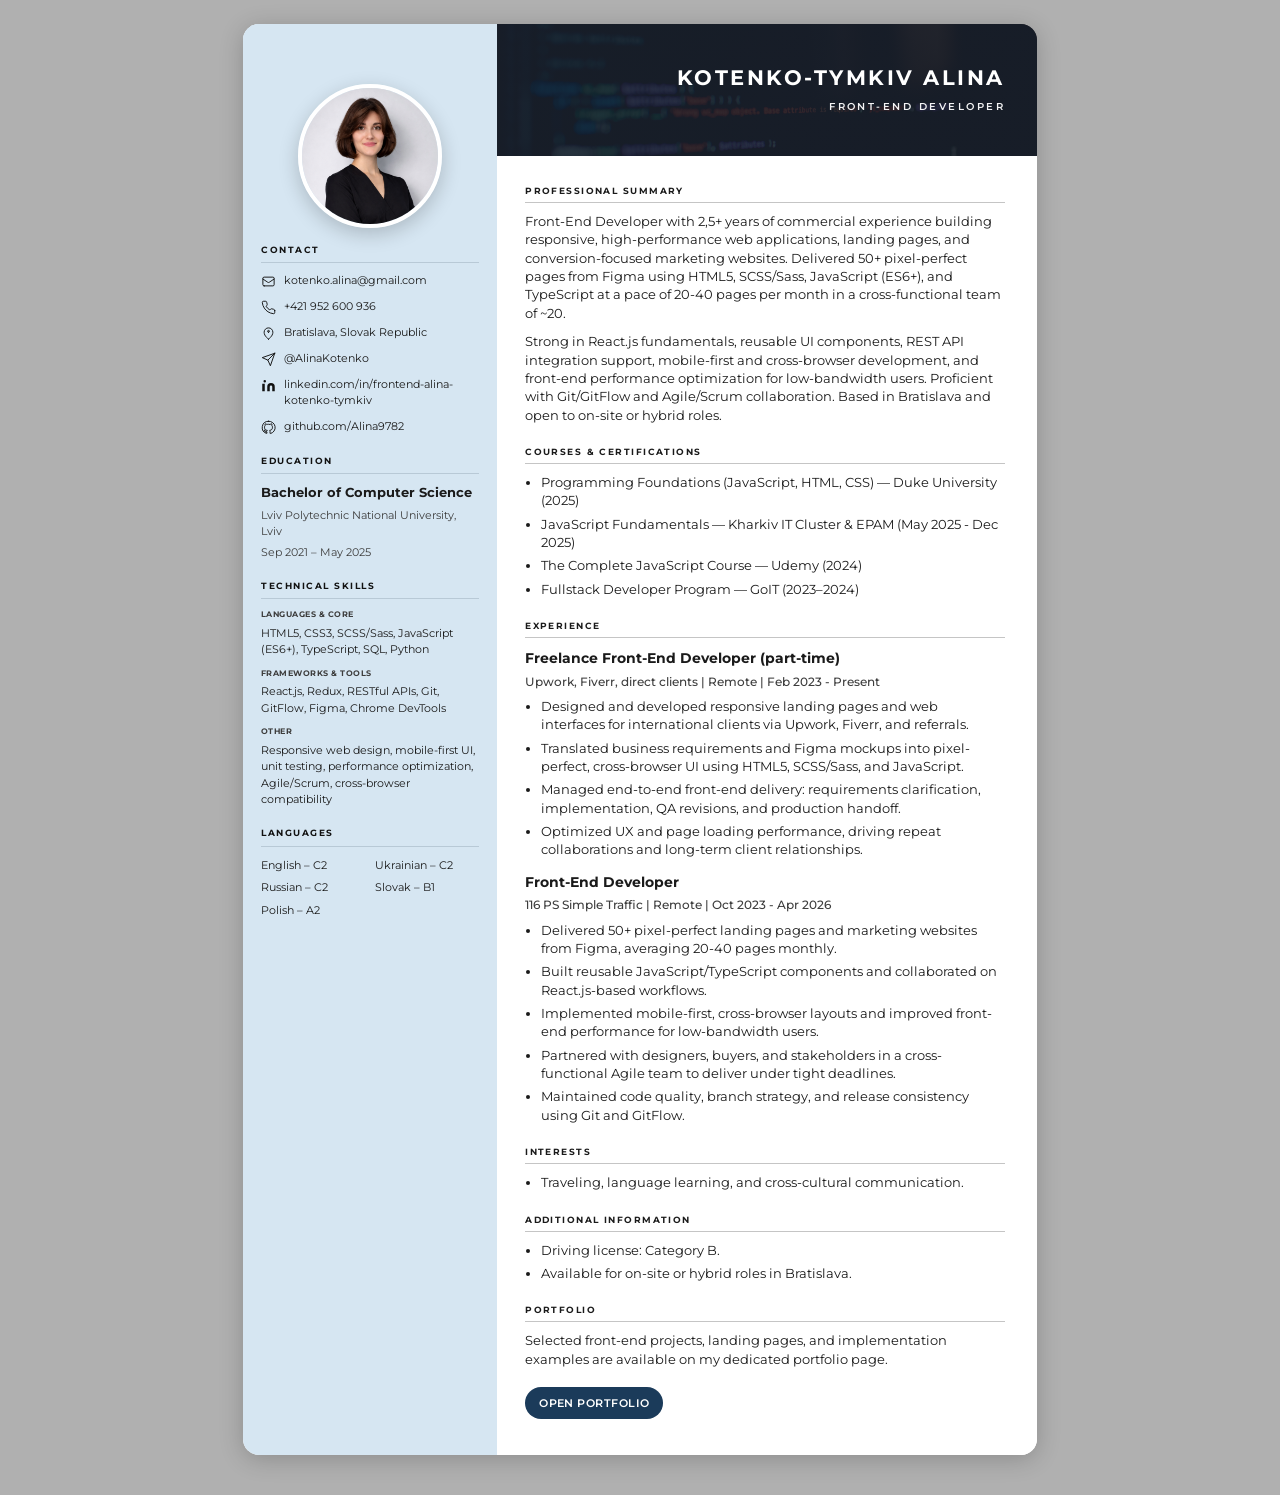
==== index.html @ 50b3605f "feat: create cv-portfolio" ====
<!DOCTYPE html>
<html lang="en">
<head>
    <meta charset="UTF-8">
    <meta name="viewport" content="width=device-width, initial-scale=1.0">
    <title>Kotenko-Tymkiv Alina — Front-End Developer</title>
    <link rel="preconnect" href="https://fonts.googleapis.com">
    <link rel="preconnect" href="https://fonts.gstatic.com" crossorigin>
    <link href="https://fonts.googleapis.com/css2?family=Montserrat:wght@400;500;600;700&display=swap" rel="stylesheet">
    <link rel="icon" href="assets/img/favicon.ico" type="image/x-icon">
    <style>
        :root {
            --header-bg: #141c28;
            --header-overlay: rgba(20, 28, 40, 0.88);
            --sidebar-blue: #d6e6f2;
            --sidebar-text: #1a1a1a;
            --sidebar-heading: #111;
            --main-bg: #ffffff;
            --rule: #b8c9d6;
            --main-rule: #c5c5c5;
            --ink: #1a1a1a;
            --muted: #3d3d3d;
        }

        * {
            box-sizing: border-box;
        }

        body {
            margin: 0;
            min-height: 100vh;
            font-family: "Montserrat", system-ui, sans-serif;
            font-size: 9.5pt;
            line-height: 1.45;
            color: var(--ink);
            background: #b0b0b0;
            -webkit-font-smoothing: antialiased;
        }

        .page-wrap {
            min-height: 100vh;
            display: flex;
            justify-content: center;
            padding: 24px 16px 40px;
            border-radius: 16px;
            overflow: hidden;
        }

        .cv {
            width: 100%;
            max-width: 794px;
            min-height: 1123px;
            display: flex;
            background: var(--main-bg);
            box-shadow: 0 4px 24px rgba(0, 0, 0, 0.2);
            border-radius: 16px;
            overflow: hidden;
        }

        /* ——— Left rail: photo band + blue sidebar ——— */
        .left-rail {
            width: 32%;
            min-width: 220px;
            flex-shrink: 0;
            display: flex;
            flex-direction: column;
            background: var(--sidebar-blue);
            border-radius: 0;
            overflow: hidden;
        }

        .photo-band {
            position: relative;
            height: 132px;
            flex-shrink: 0;
            background: var(--sidebar-blue);
        }

        .avatar {
            position: absolute;
            left: 50%;
            bottom: -72px;
            transform: translateX(-50%);
            width: 144px;
            height: 144px;
            border-radius: 50%;
            object-fit: cover;
            object-position: center top;
            border: 4px solid #fff;
            box-shadow: 0 6px 20px rgba(0, 0, 0, 0.2);
            z-index: 3;
        }

        .sidebar-inner {
            flex: 1;
            padding: 88px 18px 28px 18px;
            color: var(--sidebar-text);
        }

        .sb-block {
            margin-bottom: 20px;
        }

        .sb-block:last-child {
            margin-bottom: 0;
        }

        .sb-title {
            font-size: 8.5px;
            font-weight: 700;
            letter-spacing: 0.18em;
            text-transform: uppercase;
            color: var(--sidebar-heading);
            margin: 0 0 10px;
            padding-bottom: 6px;
            border-bottom: 1px solid var(--rule);
        }

        .contact-item {
            display: flex;
            align-items: flex-start;
            gap: 8px;
            margin-bottom: 10px;
            font-size: 8.5pt;
            line-height: 1.4;
        }

        .contact-item:last-child {
            margin-bottom: 0;
        }

        .contact-item svg {
            flex-shrink: 0;
            width: 15px;
            height: 15px;
            margin-top: 1px;
            color: var(--sidebar-heading);
            stroke: currentColor;
            fill: none;
            stroke-width: 1.5;
            stroke-linecap: round;
            stroke-linejoin: round;
        }

        .contact-item svg.icon-fill {
            stroke: none;
            fill: currentColor;
        }

        .contact-item a {
            color: var(--sidebar-text);
            text-decoration: none;
            word-break: break-word;
        }

        .contact-item a:hover {
            text-decoration: underline;
        }

        .edu-line {
            font-weight: 700;
            font-size: 9.5pt;
            margin-bottom: 4px;
        }

        .edu-place {
            font-size: 8.5pt;
            margin-bottom: 4px;
            color: var(--muted);
        }

        .edu-dates {
            font-size: 8.5pt;
            color: var(--muted);
        }

        .skill-sub {
            margin-bottom: 10px;
        }

        .skill-sub:last-child {
            margin-bottom: 0;
        }

        .skill-sub strong {
            display: block;
            font-size: 8px;
            text-transform: uppercase;
            letter-spacing: 0.06em;
            color: var(--muted);
            margin-bottom: 4px;
            font-weight: 700;
        }

        .skill-sub p {
            margin: 0;
            font-size: 8.5pt;
        }

        .lang-grid {
            display: grid;
            grid-template-columns: 1fr 1fr;
            gap: 6px 10px;
            font-size: 8.5pt;
        }

        /* ——— Right: header + main ——— */
        .right-stack {
            flex: 1;
            min-width: 0;
            display: flex;
            flex-direction: column;
        }

        .header-bar {
            position: relative;
            min-height: 132px;
            flex-shrink: 0;
            display: flex;
            align-items: center;
            justify-content: flex-end;
            padding: 24px 32px 24px 24px;
            color: #fff;
            overflow: hidden;
        }

        .header-bar::before {
            content: "";
            position: absolute;
            inset: 0;
            background:
                linear-gradient(var(--header-overlay), var(--header-overlay)),
                url("bg-img.png") center / cover no-repeat;
            z-index: 0;
        }

        .header-inner {
            position: relative;
            z-index: 1;
            text-align: right;
        }

        .header-name {
            margin: 0;
            font-size: clamp(17px, 2.1vw, 21px);
            font-weight: 700;
            letter-spacing: 0.12em;
            line-height: 1.15;
            text-transform: uppercase;
        }

        .header-role {
            margin: 10px 0 0;
            font-size: 9.5px;
            font-weight: 600;
            letter-spacing: 0.26em;
            text-transform: uppercase;
            opacity: 0.95;
        }

        main {
            flex: 1;
            padding: 28px 32px 36px 28px;
            background: var(--main-bg);
        }

        .section {
            margin-bottom: 20px;
        }

        .section:last-child {
            margin-bottom: 0;
        }

        main h2 {
            font-size: 9px;
            font-weight: 700;
            letter-spacing: 0.16em;
            text-transform: uppercase;
            color: var(--ink);
            margin: 0 0 10px;
            padding-bottom: 5px;
            border-bottom: 1px solid var(--main-rule);
        }

        .section p {
            margin: 0 0 10px;
            font-size: 9.5pt;
            text-align: left;
        }

        .section p:last-child {
            margin-bottom: 0;
        }

        ul.bullets {
            margin: 0;
            padding-left: 16px;
        }

        ul.bullets li {
            margin-bottom: 5px;
            font-size: 9.5pt;
        }

        ul.bullets li:last-child {
            margin-bottom: 0;
        }

        .job-title {
            font-weight: 700;
            font-size: 10.5pt;
            margin-bottom: 4px;
        }

        .job-meta {
            font-size: 9pt;
            color: var(--muted);
            margin-bottom: 8px;
            font-weight: 500;
        }

        .portfolio-link {
            display: inline-block;
            margin-top: 8px;
            padding: 8px 14px;
            border-radius: 999px;
            background: #1b3b5a;
            color: #fff;
            text-decoration: none;
            font-size: 8.5pt;
            font-weight: 600;
            letter-spacing: 0.04em;
            text-transform: uppercase;
        }

        .portfolio-link:hover {
            background: #234b70;
        }

        .ref-block {
            font-size: 9.5pt;
            line-height: 1.55;
        }

        .ref-block p {
            margin: 0 0 4px;
            font-size: 9.5pt;
        }

        @media (max-width: 680px) {
            .cv {
                flex-direction: column;
                min-height: unset;
            }

            .left-rail {
                width: 100%;
                border-radius: 0;
            }

            .photo-band {
                height: 100px;
            }

            .avatar {
                width: 120px;
                height: 120px;
                bottom: -56px;
            }

            .sidebar-inner {
                padding-top: 72px;
            }

            .header-bar {
                min-height: auto;
                padding: 20px;
                justify-content: center;
            }

            .header-inner {
                text-align: center;
            }

            main {
                padding: 24px 18px 32px;
            }

            .lang-grid {
                grid-template-columns: 1fr;
            }
        }

        @media print {
            body {
                background: #fff;
            }

            .page-wrap {
                padding: 0;
            }

            .cv {
                box-shadow: none;
                max-width: none;
            }
        }
    </style>
</head>
<body>
    <div class="page-wrap">
        <div class="cv">
            <div class="left-rail">
                <div class="photo-band">
                    <img class="avatar" src="CV-img.png" width="144" height="144" alt="Alina Kotenko-Tymkiv">
                </div>
                <aside class="sidebar-inner" aria-label="Contact, education, and skills">
                    <div class="sb-block">
                        <h3 class="sb-title">Contact</h3>
                        <div class="contact-item">
                            <svg viewBox="0 0 24 24" aria-hidden="true"><path d="M3 8l7.89 5.26a2 2 0 002.22 0L21 8M5 19h14a2 2 0 002-2V7a2 2 0 00-2-2H5a2 2 0 00-2 2v10a2 2 0 002 2z"/></svg>
                            <a href="mailto:kotenko.alina@gmail.com">kotenko.alina@gmail.com</a>
                        </div>
                        <div class="contact-item">
                            <svg viewBox="0 0 24 24" aria-hidden="true"><path d="M22 16.92v3a2 2 0 01-2.18 2 19.79 19.79 0 01-8.63-3.07 19.5 19.5 0 01-6-6 19.79 19.79 0 01-3.07-8.67A2 2 0 014.11 2h3a2 2 0 012 1.72c.127.96.361 1.903.7 2.81a2 2 0 01-.45 2.11L8.09 9.91a16 16 0 006 6l1.27-1.27a2 2 0 012.11-.45c.907.339 1.85.573 2.81.7A2 2 0 0122 16.92z"/></svg>
                            <a href="tel:+421952600936">+421 952 600 936</a>
                        </div>
                        <div class="contact-item">
                            <svg viewBox="0 0 24 24" aria-hidden="true"><path d="M12 21s7-4.5 7-11a7 7 0 10-14 0c0 6.5 7 11 7 11z"/><path d="M12 10a1.5 1.5 0 100-3 1.5 1.5 0 000 3z"/></svg>
                            <span>Bratislava, Slovak Republic</span>
                        </div>
                        <div class="contact-item">
                            <svg viewBox="0 0 24 24" aria-hidden="true"><path d="M22 2L11 13M22 2l-7 20-4-9-9-4 20-7z"/></svg>
                            <a href="https://t.me/AlinaKotenko" target="_blank" rel="noopener noreferrer">@AlinaKotenko</a>
                        </div>
                        <div class="contact-item">
                            <svg class="icon-fill" viewBox="0 0 24 24" aria-hidden="true" width="15" height="15"><path d="M16 8a6 6 0 016 6v7h-4v-7a2 2 0 00-2-2 2 2 0 00-2 2v7h-4v-7a6 6 0 016-6zM2 9h4v12H2V9zm2-4a2 2 0 114 0 2 2 0 01-4 0z"/></svg>
                            <a href="https://www.linkedin.com/in/frontend-alina-kotenko-tymkiv" target="_blank" rel="noopener noreferrer">linkedin.com/in/frontend-alina-kotenko-tymkiv</a>
                        </div>
                        <div class="contact-item">
                            <svg viewBox="0 0 24 24" aria-hidden="true"><path d="M12 2a10 10 0 00-3.16 19.49c.5.09.68-.22.68-.48v-1.68c-2.78.6-3.37-1.19-3.37-1.19-.45-1.16-1.1-1.46-1.1-1.46-.9-.62.07-.61.07-.61 1 .08 1.52 1.03 1.52 1.03.88 1.53 2.31 1.09 2.87.83.09-.65.35-1.09.63-1.34-2.22-.26-4.56-1.13-4.56-5.04 0-1.11.39-2.01 1.03-2.72-.1-.26-.45-1.29.1-2.69 0 0 .84-.27 2.75 1.04A9.44 9.44 0 0112 6.8c.85 0 1.7.12 2.5.35 1.9-1.31 2.74-1.04 2.74-1.04.56 1.4.21 2.43.11 2.69.64.71 1.03 1.61 1.03 2.72 0 3.92-2.34 4.78-4.58 5.03.36.31.68.92.68 1.86v2.76c0 .27.18.58.69.48A10 10 0 0012 2z"/></svg>
                            <a href="https://github.com/Alina9782" target="_blank" rel="noopener noreferrer">github.com/Alina9782</a>
                        </div>
                    </div>

                    <div class="sb-block">
                        <h3 class="sb-title">Education</h3>
                        <div class="edu-line">Bachelor of Computer Science</div>
                        <div class="edu-place">Lviv Polytechnic National University, Lviv</div>
                        <div class="edu-dates">Sep 2021 – May 2025</div>
                    </div>

                    <div class="sb-block">
                        <h3 class="sb-title">Technical skills</h3>
                        <div class="skill-sub">
                            <strong>Languages &amp; core</strong>
                            <p>HTML5, CSS3, SCSS/Sass, JavaScript (ES6+), TypeScript, SQL, Python</p>
                        </div>
                        <div class="skill-sub">
                            <strong>Frameworks &amp; tools</strong>
                            <p>React.js, Redux, RESTful APIs, Git, GitFlow, Figma, Chrome DevTools</p>
                        </div>
                        <div class="skill-sub">
                            <strong>Other</strong>
                            <p>Responsive web design, mobile-first UI, unit testing, performance optimization, Agile/Scrum, cross-browser compatibility</p>
                        </div>
                    </div>

                    <div class="sb-block">
                        <h3 class="sb-title">Languages</h3>
                        <div class="lang-grid">
                            <span>English – C2</span>
                            <span>Ukrainian – C2</span>
                            <span>Russian – C2</span>
                            <span>Slovak – B1</span>
                            <span>Polish – A2</span>
                        </div>
                    </div>
                </aside>
            </div>

            <div class="right-stack">
                <header class="header-bar">
                    <div class="header-inner">
                        <h1 class="header-name">Kotenko-Tymkiv Alina</h1>
                        <p class="header-role">Front-End Developer</p>
                    </div>
                </header>

                <main>
                    <section class="section" aria-labelledby="h-summary">
                        <h2 id="h-summary">Professional summary</h2>
                        <p>
                            Front-End Developer with 2,5+ years of commercial experience building responsive, high-performance web applications,
                            landing pages, and conversion-focused marketing websites. Delivered 50+ pixel-perfect pages from Figma using HTML5,
                            SCSS/Sass, JavaScript (ES6+), and TypeScript at a pace of 20-40 pages per month in a cross-functional team of ~20.
                        </p>
                        <p>
                            Strong in React.js fundamentals, reusable UI components, REST API integration support, mobile-first and cross-browser
                            development, and front-end performance optimization for low-bandwidth users. Proficient with Git/GitFlow and Agile/Scrum
                            collaboration. Based in Bratislava and open to on-site or hybrid roles.
                        </p>
                    </section>

                    <section class="section" aria-labelledby="h-courses">
                        <h2 id="h-courses">Courses &amp; certifications</h2>
                        <ul class="bullets">
                            <li>Programming Foundations (JavaScript, HTML, CSS) — Duke University (2025)</li>
                            <li>JavaScript Fundamentals — Kharkiv IT Cluster &amp; EPAM (May 2025 - Dec 2025)</li>
                            <li>The Complete JavaScript Course — Udemy (2024)</li>
                            <li>Fullstack Developer Program — GoIT (2023–2024)</li>
                        </ul>
                    </section>

                    <section class="section" aria-labelledby="h-exp">
                        <h2 id="h-exp">Experience</h2>
                        <div class="job-title">Freelance Front-End Developer (part-time)</div>
                        <div class="job-meta">Upwork, Fiverr, direct clients | Remote | Feb 2023 - Present</div>
                        <ul class="bullets">
                            <li>Designed and developed responsive landing pages and web interfaces for international clients via Upwork, Fiverr, and referrals.</li>
                            <li>Translated business requirements and Figma mockups into pixel-perfect, cross-browser UI using HTML5, SCSS/Sass, and JavaScript.</li>
                            <li>Managed end-to-end front-end delivery: requirements clarification, implementation, QA revisions, and production handoff.</li>
                            <li>Optimized UX and page loading performance, driving repeat collaborations and long-term client relationships.</li>
                        </ul>
                        <div class="job-title" style="margin-top: 12px;">Front-End Developer</div>
                        <div class="job-meta">116 PS Simple Traffic | Remote | Oct 2023 - Apr 2026</div>
                        <ul class="bullets">
                            <li>Delivered 50+ pixel-perfect landing pages and marketing websites from Figma, averaging 20-40 pages monthly.</li>
                            <li>Built reusable JavaScript/TypeScript components and collaborated on React.js-based workflows.</li>
                            <li>Implemented mobile-first, cross-browser layouts and improved front-end performance for low-bandwidth users.</li>
                            <li>Partnered with designers, buyers, and stakeholders in a cross-functional Agile team to deliver under tight deadlines.</li>
                            <li>Maintained code quality, branch strategy, and release consistency using Git and GitFlow.</li>
                        </ul>
                    </section>

                    <section class="section" aria-labelledby="h-extra">
                        <h2 id="h-extra">Interests</h2>
                        <ul class="bullets">
                            <li>Traveling, language learning, and cross-cultural communication.</li>
                        </ul>
                    </section>

                    <section class="section" aria-labelledby="h-additional">
                        <h2 id="h-additional">Additional information</h2>
                        <ul class="bullets">
                            <li>Driving license: Category B.</li>
                            <li>Available for on-site or hybrid roles in Bratislava.</li>
                        </ul>
                    </section>

                    <section class="section" aria-labelledby="h-portfolio">
                        <h2 id="h-portfolio">Portfolio</h2>
                        <p>
                            Selected front-end projects, landing pages, and implementation examples are available on my dedicated portfolio page.
                        </p>
                        <a class="portfolio-link" href="portfolio.html">Open Portfolio</a>
                    </section>
                </main>
            </div>
        </div>
    </div>
</body>
</html>
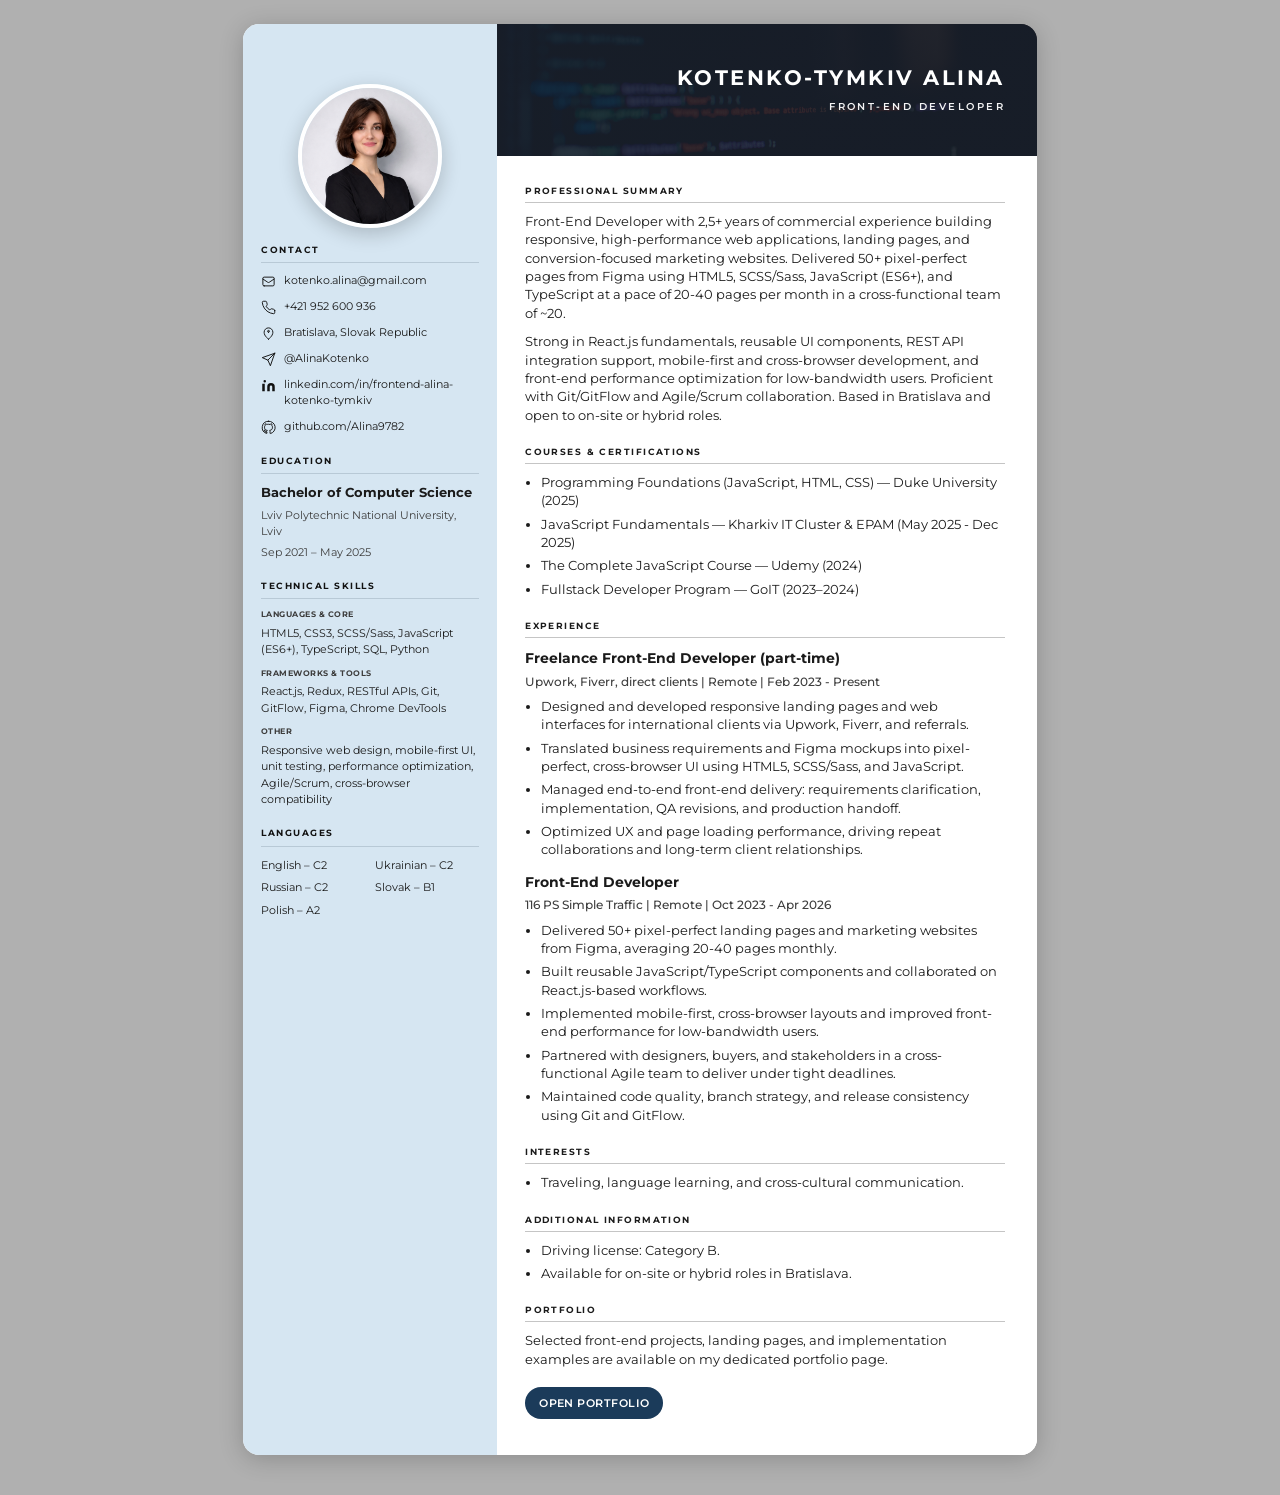
==== commit fa53b30a: "refactor: change layout from flexbox to grid for improved responsiveness and structure" ====
--- a/index.html
+++ b/index.html
@@ -50,29 +50,22 @@
             width: 100%;
             max-width: 794px;
             min-height: 1123px;
-            display: flex;
+            display: grid;
+            grid-template-columns: minmax(220px, 32%) 1fr;
+            grid-template-rows: auto 1fr;
+            grid-template-areas:
+                "photo header"
+                "sidebar main";
             background: var(--main-bg);
             box-shadow: 0 4px 24px rgba(0, 0, 0, 0.2);
             border-radius: 16px;
             overflow: hidden;
         }
 
-        /* ——— Left rail: photo band + blue sidebar ——— */
-        .left-rail {
-            width: 32%;
-            min-width: 220px;
-            flex-shrink: 0;
-            display: flex;
-            flex-direction: column;
-            background: var(--sidebar-blue);
-            border-radius: 0;
-            overflow: hidden;
-        }
-
         .photo-band {
+            grid-area: photo;
             position: relative;
             height: 132px;
-            flex-shrink: 0;
             background: var(--sidebar-blue);
         }
 
@@ -92,9 +85,10 @@
         }
 
         .sidebar-inner {
-            flex: 1;
+            grid-area: sidebar;
             padding: 88px 18px 28px 18px;
             color: var(--sidebar-text);
+            background: var(--sidebar-blue);
         }
 
         .sb-block {
@@ -204,18 +198,10 @@
             font-size: 8.5pt;
         }
 
-        /* ——— Right: header + main ——— */
-        .right-stack {
-            flex: 1;
-            min-width: 0;
-            display: flex;
-            flex-direction: column;
-        }
-
         .header-bar {
+            grid-area: header;
             position: relative;
             min-height: 132px;
-            flex-shrink: 0;
             display: flex;
             align-items: center;
             justify-content: flex-end;
@@ -259,7 +245,8 @@
         }
 
         main {
-            flex: 1;
+            grid-area: main;
+            min-width: 0;
             padding: 28px 32px 36px 28px;
             background: var(--main-bg);
         }
@@ -350,13 +337,14 @@
 
         @media (max-width: 680px) {
             .cv {
-                flex-direction: column;
+                grid-template-columns: 1fr;
+                grid-template-rows: auto;
+                grid-template-areas:
+                    "photo"
+                    "header"
+                    "sidebar"
+                    "main";
                 min-height: unset;
-            }
-
-            .left-rail {
-                width: 100%;
-                border-radius: 0;
             }
 
             .photo-band {
@@ -370,12 +358,12 @@
             }
 
             .sidebar-inner {
-                padding-top: 72px;
+                padding: 28px 18px 32px;
             }
 
             .header-bar {
                 min-height: auto;
-                padding: 20px;
+                padding: 72px 20px 20px;
                 justify-content: center;
             }
 
@@ -411,11 +399,16 @@
 <body>
     <div class="page-wrap">
         <div class="cv">
-            <div class="left-rail">
-                <div class="photo-band">
-                    <img class="avatar" src="CV-img.png" width="144" height="144" alt="Alina Kotenko-Tymkiv">
+            <div class="photo-band">
+                <img class="avatar" src="CV-img.png" width="144" height="144" alt="Alina Kotenko-Tymkiv">
+            </div>
+            <header class="header-bar">
+                <div class="header-inner">
+                    <h1 class="header-name">Kotenko-Tymkiv Alina</h1>
+                    <p class="header-role">Front-End Developer</p>
                 </div>
-                <aside class="sidebar-inner" aria-label="Contact, education, and skills">
+            </header>
+            <aside class="sidebar-inner" aria-label="Contact, education, and skills">
                     <div class="sb-block">
                         <h3 class="sb-title">Contact</h3>
                         <div class="contact-item">
@@ -478,17 +471,8 @@
                         </div>
                     </div>
                 </aside>
-            </div>
-
-            <div class="right-stack">
-                <header class="header-bar">
-                    <div class="header-inner">
-                        <h1 class="header-name">Kotenko-Tymkiv Alina</h1>
-                        <p class="header-role">Front-End Developer</p>
-                    </div>
-                </header>
-
-                <main>
+
+            <main>
                     <section class="section" aria-labelledby="h-summary">
                         <h2 id="h-summary">Professional summary</h2>
                         <p>
@@ -557,7 +541,6 @@
                         <a class="portfolio-link" href="portfolio.html">Open Portfolio</a>
                     </section>
                 </main>
-            </div>
         </div>
     </div>
 </body>
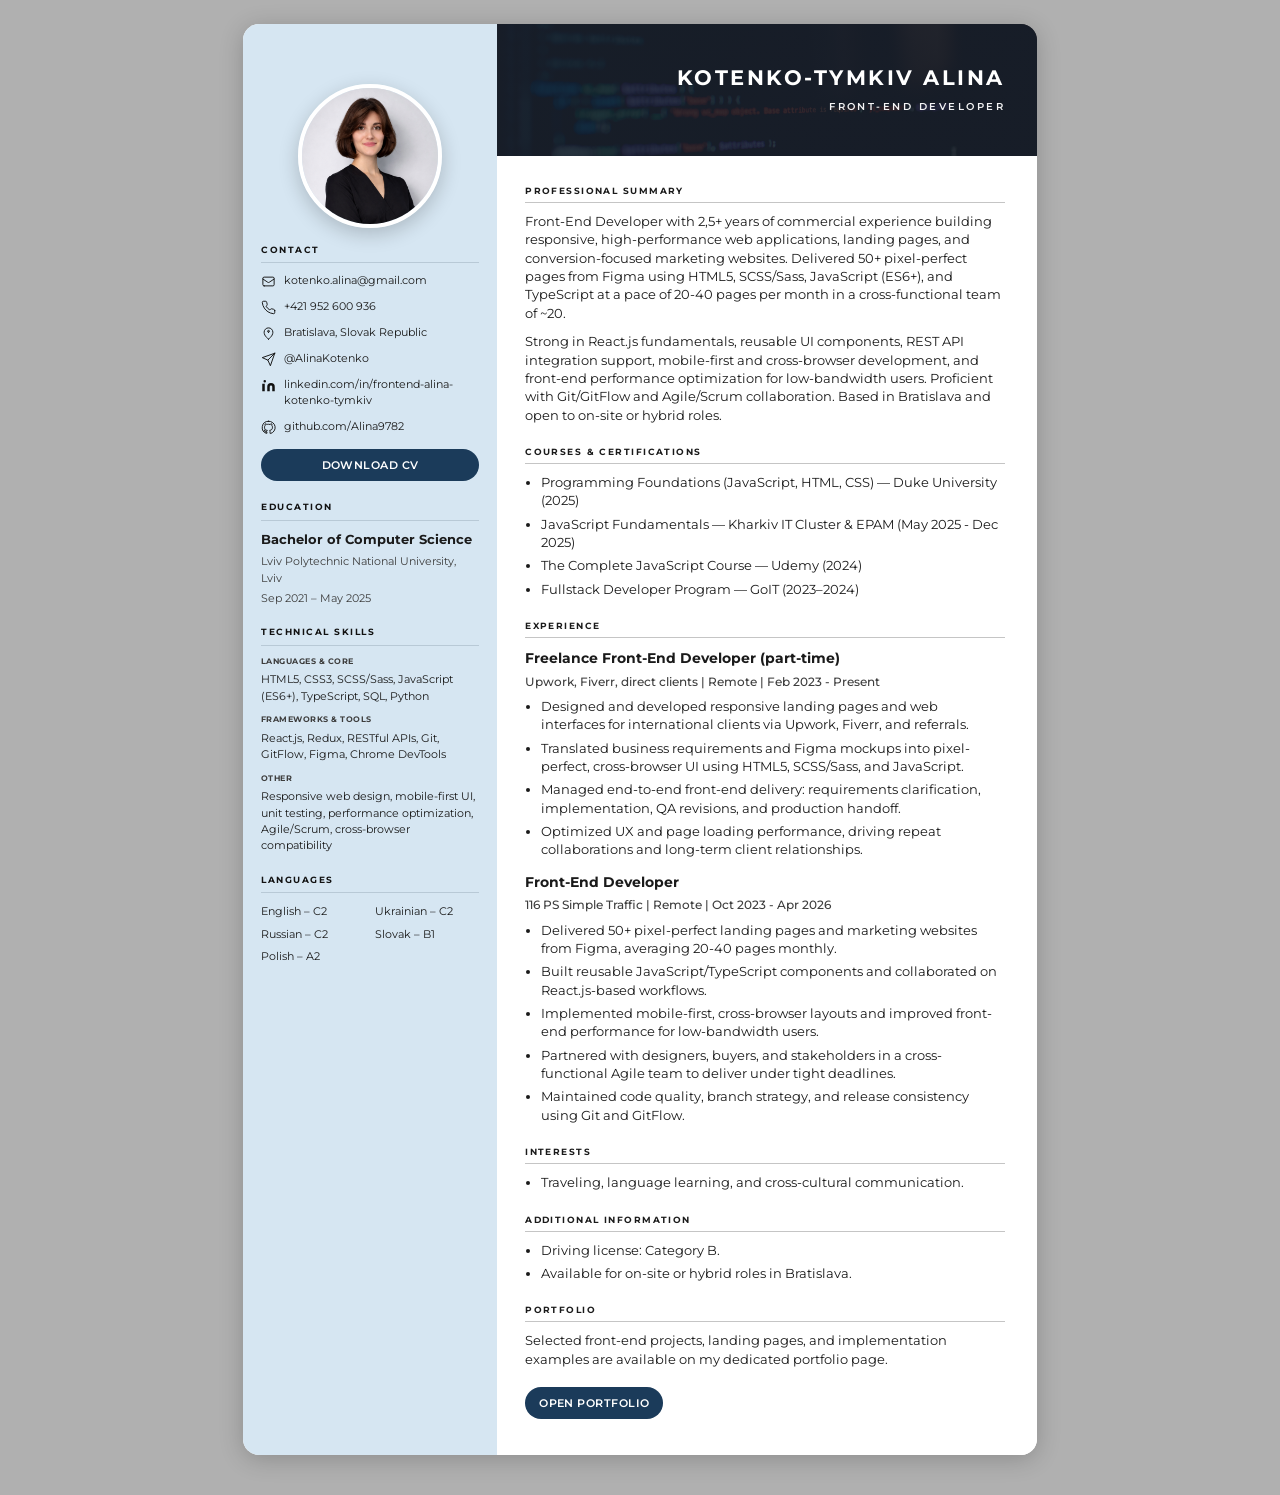
==== commit 153f6d44: "feat: add download link for CV and enhance styling for action buttons" ====
--- a/index.html
+++ b/index.html
@@ -325,6 +325,25 @@
             background: #234b70;
         }
 
+        .cv-download {
+            display: block;
+            margin-top: 14px;
+            padding: 8px 14px;
+            border-radius: 999px;
+            background: #1b3b5a;
+            color: #fff;
+            text-decoration: none;
+            font-size: 8.5pt;
+            font-weight: 600;
+            letter-spacing: 0.04em;
+            text-transform: uppercase;
+            text-align: center;
+        }
+
+        .cv-download:hover {
+            background: #234b70;
+        }
+
         .ref-block {
             font-size: 9.5pt;
             line-height: 1.55;
@@ -392,6 +411,10 @@
             .cv {
                 box-shadow: none;
                 max-width: none;
+            }
+
+            .cv-download {
+                display: none;
             }
         }
     </style>
@@ -435,6 +458,7 @@
                             <svg viewBox="0 0 24 24" aria-hidden="true"><path d="M12 2a10 10 0 00-3.16 19.49c.5.09.68-.22.68-.48v-1.68c-2.78.6-3.37-1.19-3.37-1.19-.45-1.16-1.1-1.46-1.1-1.46-.9-.62.07-.61.07-.61 1 .08 1.52 1.03 1.52 1.03.88 1.53 2.31 1.09 2.87.83.09-.65.35-1.09.63-1.34-2.22-.26-4.56-1.13-4.56-5.04 0-1.11.39-2.01 1.03-2.72-.1-.26-.45-1.29.1-2.69 0 0 .84-.27 2.75 1.04A9.44 9.44 0 0112 6.8c.85 0 1.7.12 2.5.35 1.9-1.31 2.74-1.04 2.74-1.04.56 1.4.21 2.43.11 2.69.64.71 1.03 1.61 1.03 2.72 0 3.92-2.34 4.78-4.58 5.03.36.31.68.92.68 1.86v2.76c0 .27.18.58.69.48A10 10 0 0012 2z"/></svg>
                             <a href="https://github.com/Alina9782" target="_blank" rel="noopener noreferrer">github.com/Alina9782</a>
                         </div>
+                        <a class="cv-download" href="assets/files/Frontend%20Developer%202026.pdf" download="Kotenko-Tymkiv-Alina-Frontend-Developer-2026.pdf" aria-label="Download CV as PDF">Download CV</a>
                     </div>
 
                     <div class="sb-block">
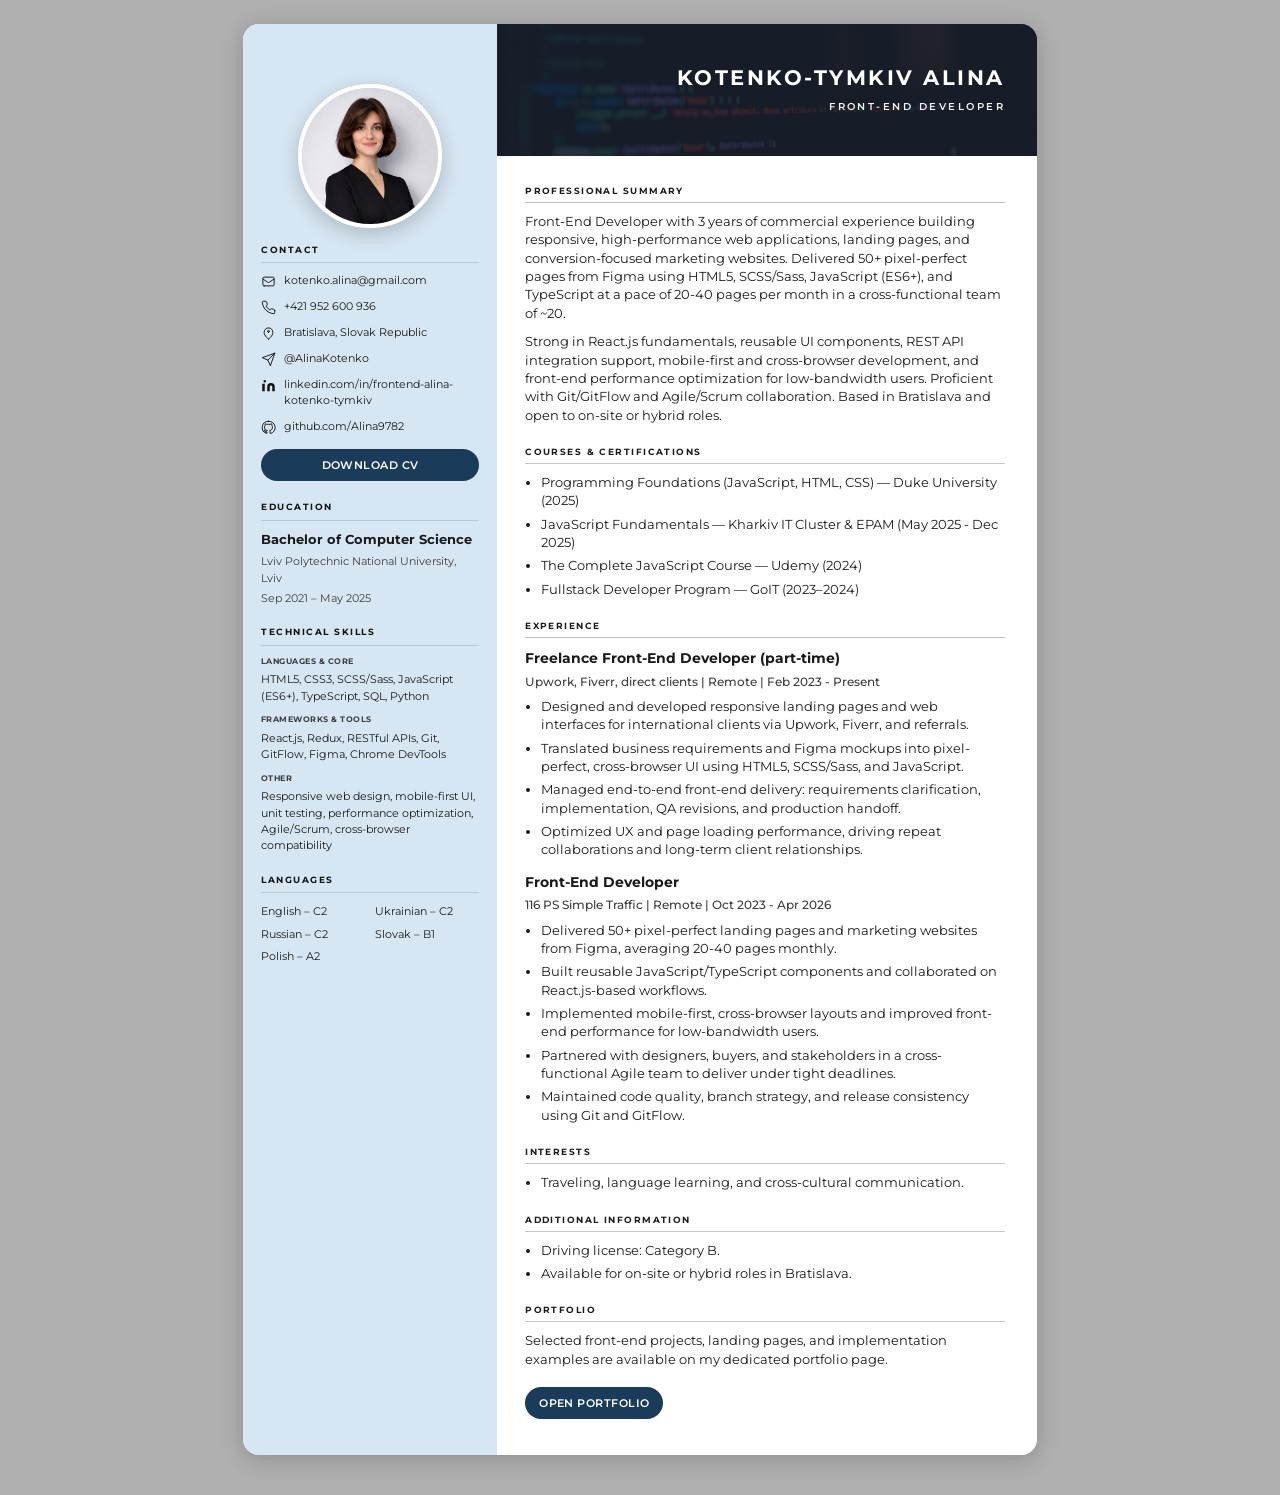
==== commit 41c24dd9: "fix exp" ====
--- a/index.html
+++ b/index.html
@@ -500,7 +500,7 @@
                     <section class="section" aria-labelledby="h-summary">
                         <h2 id="h-summary">Professional summary</h2>
                         <p>
-                            Front-End Developer with 2,5+ years of commercial experience building responsive, high-performance web applications,
+                            Front-End Developer with 3 years of commercial experience building responsive, high-performance web applications,
                             landing pages, and conversion-focused marketing websites. Delivered 50+ pixel-perfect pages from Figma using HTML5,
                             SCSS/Sass, JavaScript (ES6+), and TypeScript at a pace of 20-40 pages per month in a cross-functional team of ~20.
                         </p>
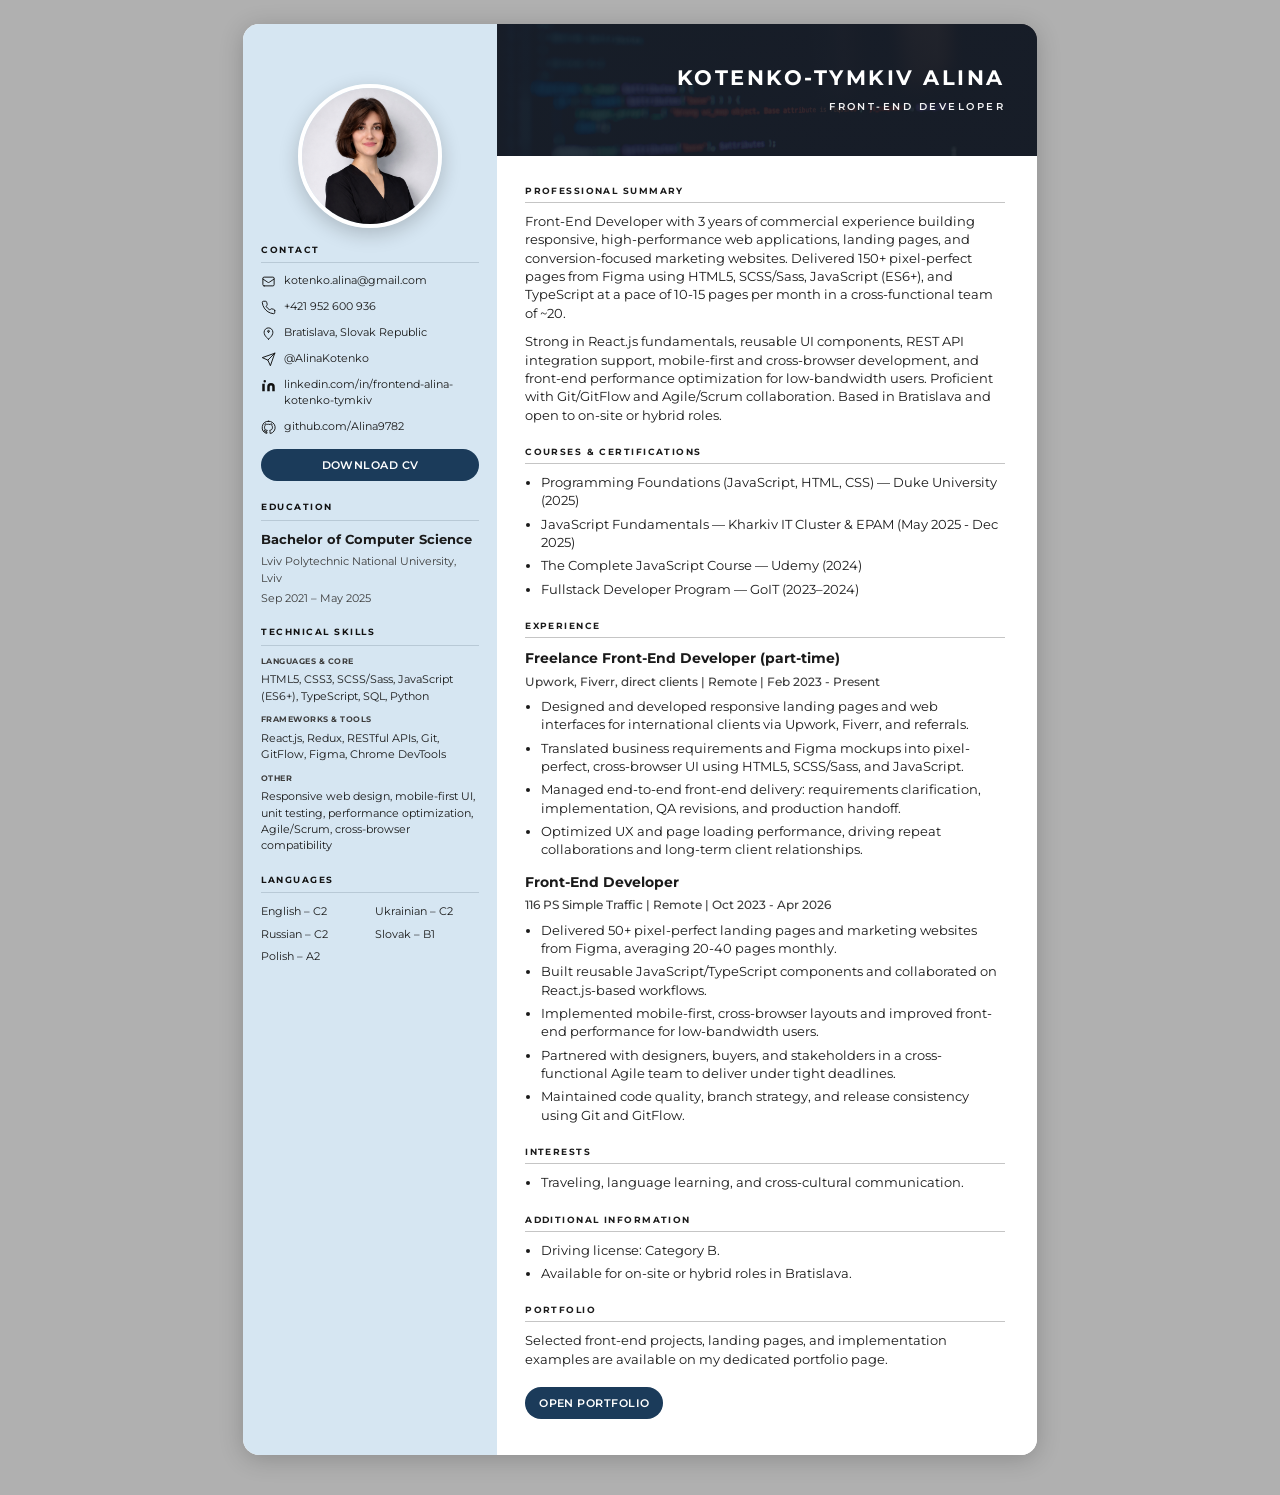
==== commit bfc7e29c: "fix metrics" ====
--- a/index.html
+++ b/index.html
@@ -501,8 +501,8 @@
                         <h2 id="h-summary">Professional summary</h2>
                         <p>
                             Front-End Developer with 3 years of commercial experience building responsive, high-performance web applications,
-                            landing pages, and conversion-focused marketing websites. Delivered 50+ pixel-perfect pages from Figma using HTML5,
-                            SCSS/Sass, JavaScript (ES6+), and TypeScript at a pace of 20-40 pages per month in a cross-functional team of ~20.
+                            landing pages, and conversion-focused marketing websites. Delivered 150+ pixel-perfect pages from Figma using HTML5,
+                            SCSS/Sass, JavaScript (ES6+), and TypeScript at a pace of 10-15 pages per month in a cross-functional team of ~20.
                         </p>
                         <p>
                             Strong in React.js fundamentals, reusable UI components, REST API integration support, mobile-first and cross-browser
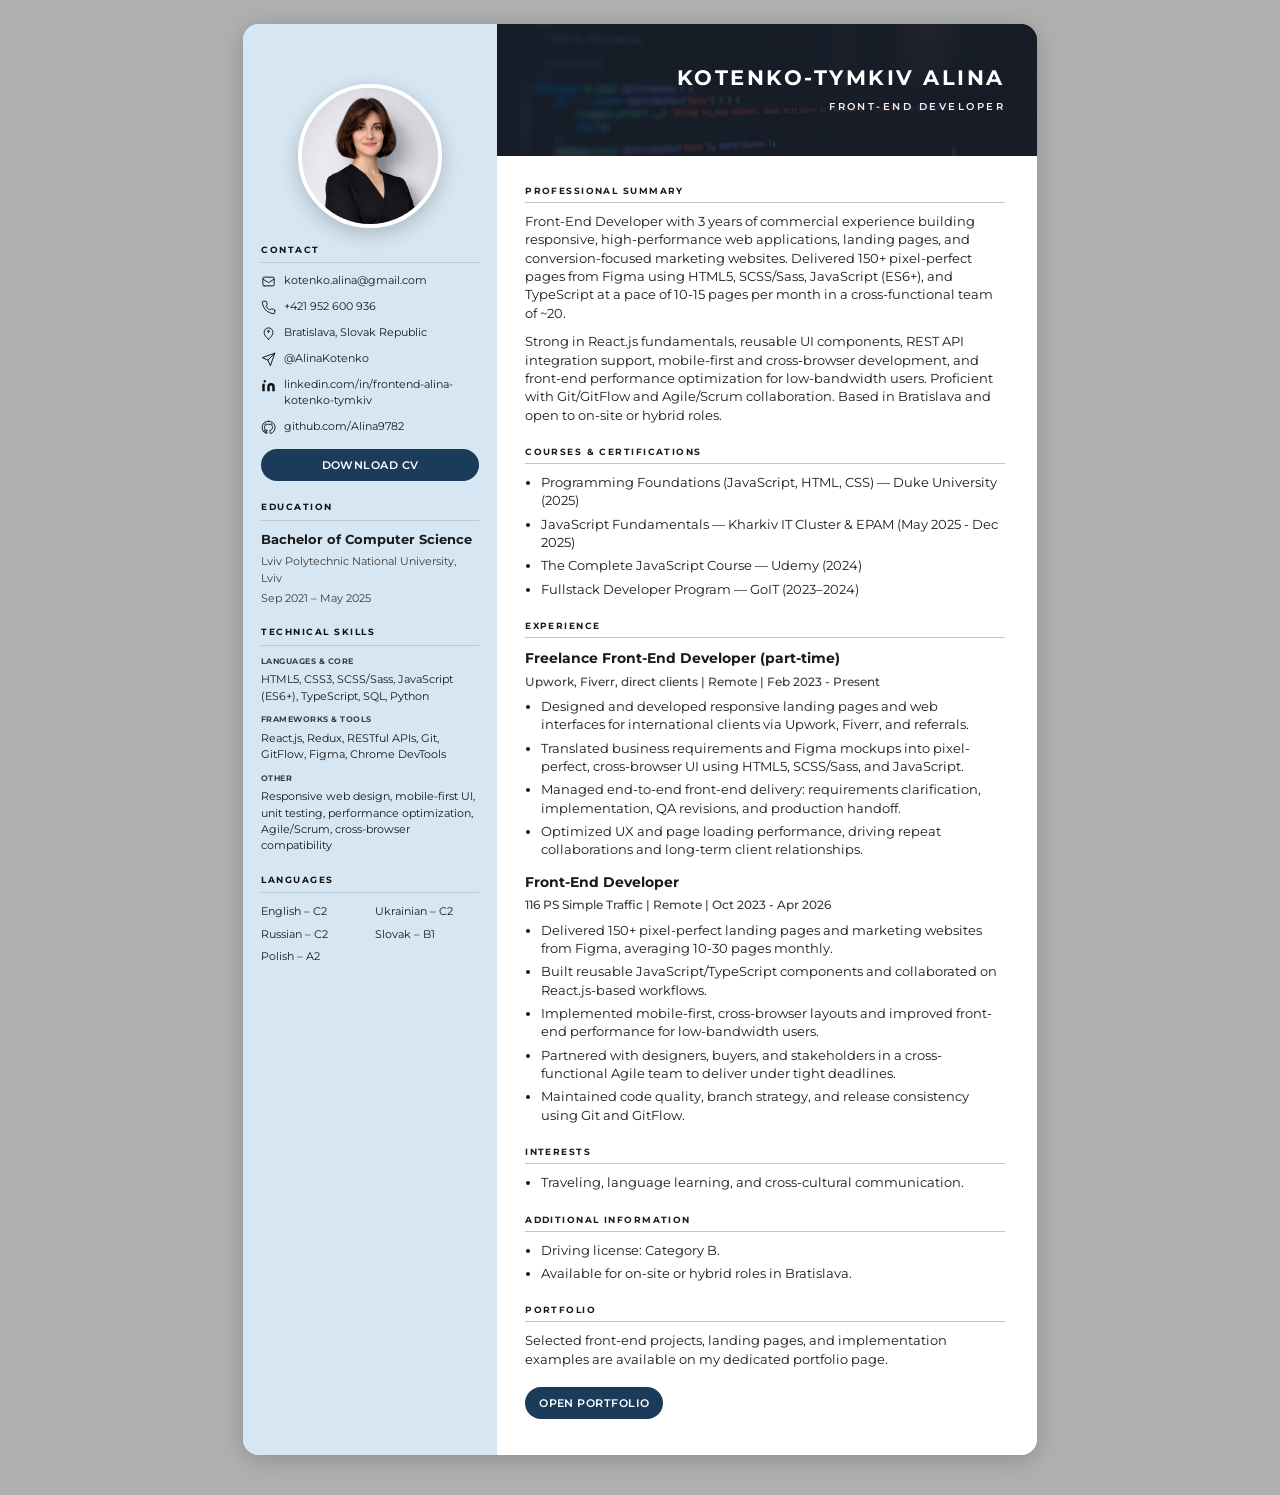
==== commit 5995bbd1: "fix metrics" ====
--- a/index.html
+++ b/index.html
@@ -534,7 +534,7 @@
                         <div class="job-title" style="margin-top: 12px;">Front-End Developer</div>
                         <div class="job-meta">116 PS Simple Traffic | Remote | Oct 2023 - Apr 2026</div>
                         <ul class="bullets">
-                            <li>Delivered 50+ pixel-perfect landing pages and marketing websites from Figma, averaging 20-40 pages monthly.</li>
+                            <li>Delivered 150+ pixel-perfect landing pages and marketing websites from Figma, averaging 10-30 pages monthly.</li>
                             <li>Built reusable JavaScript/TypeScript components and collaborated on React.js-based workflows.</li>
                             <li>Implemented mobile-first, cross-browser layouts and improved front-end performance for low-bandwidth users.</li>
                             <li>Partnered with designers, buyers, and stakeholders in a cross-functional Agile team to deliver under tight deadlines.</li>
